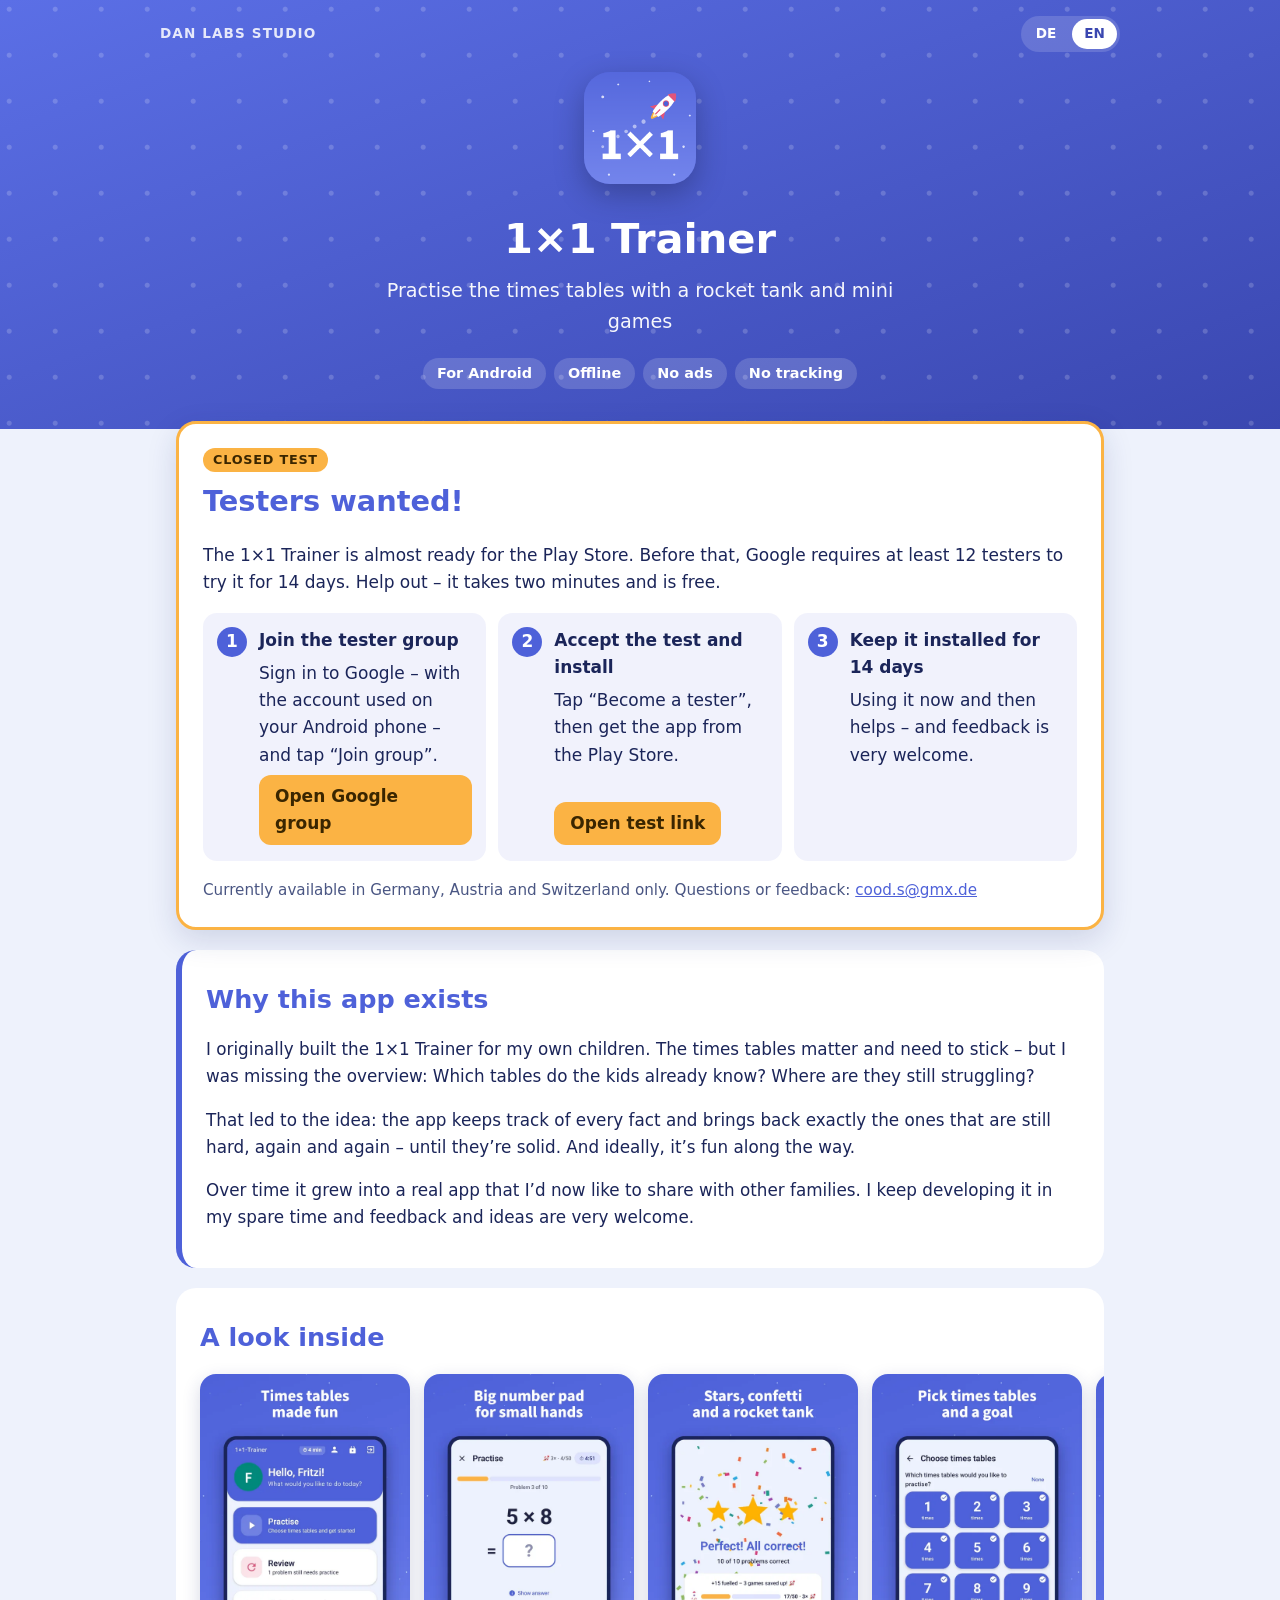
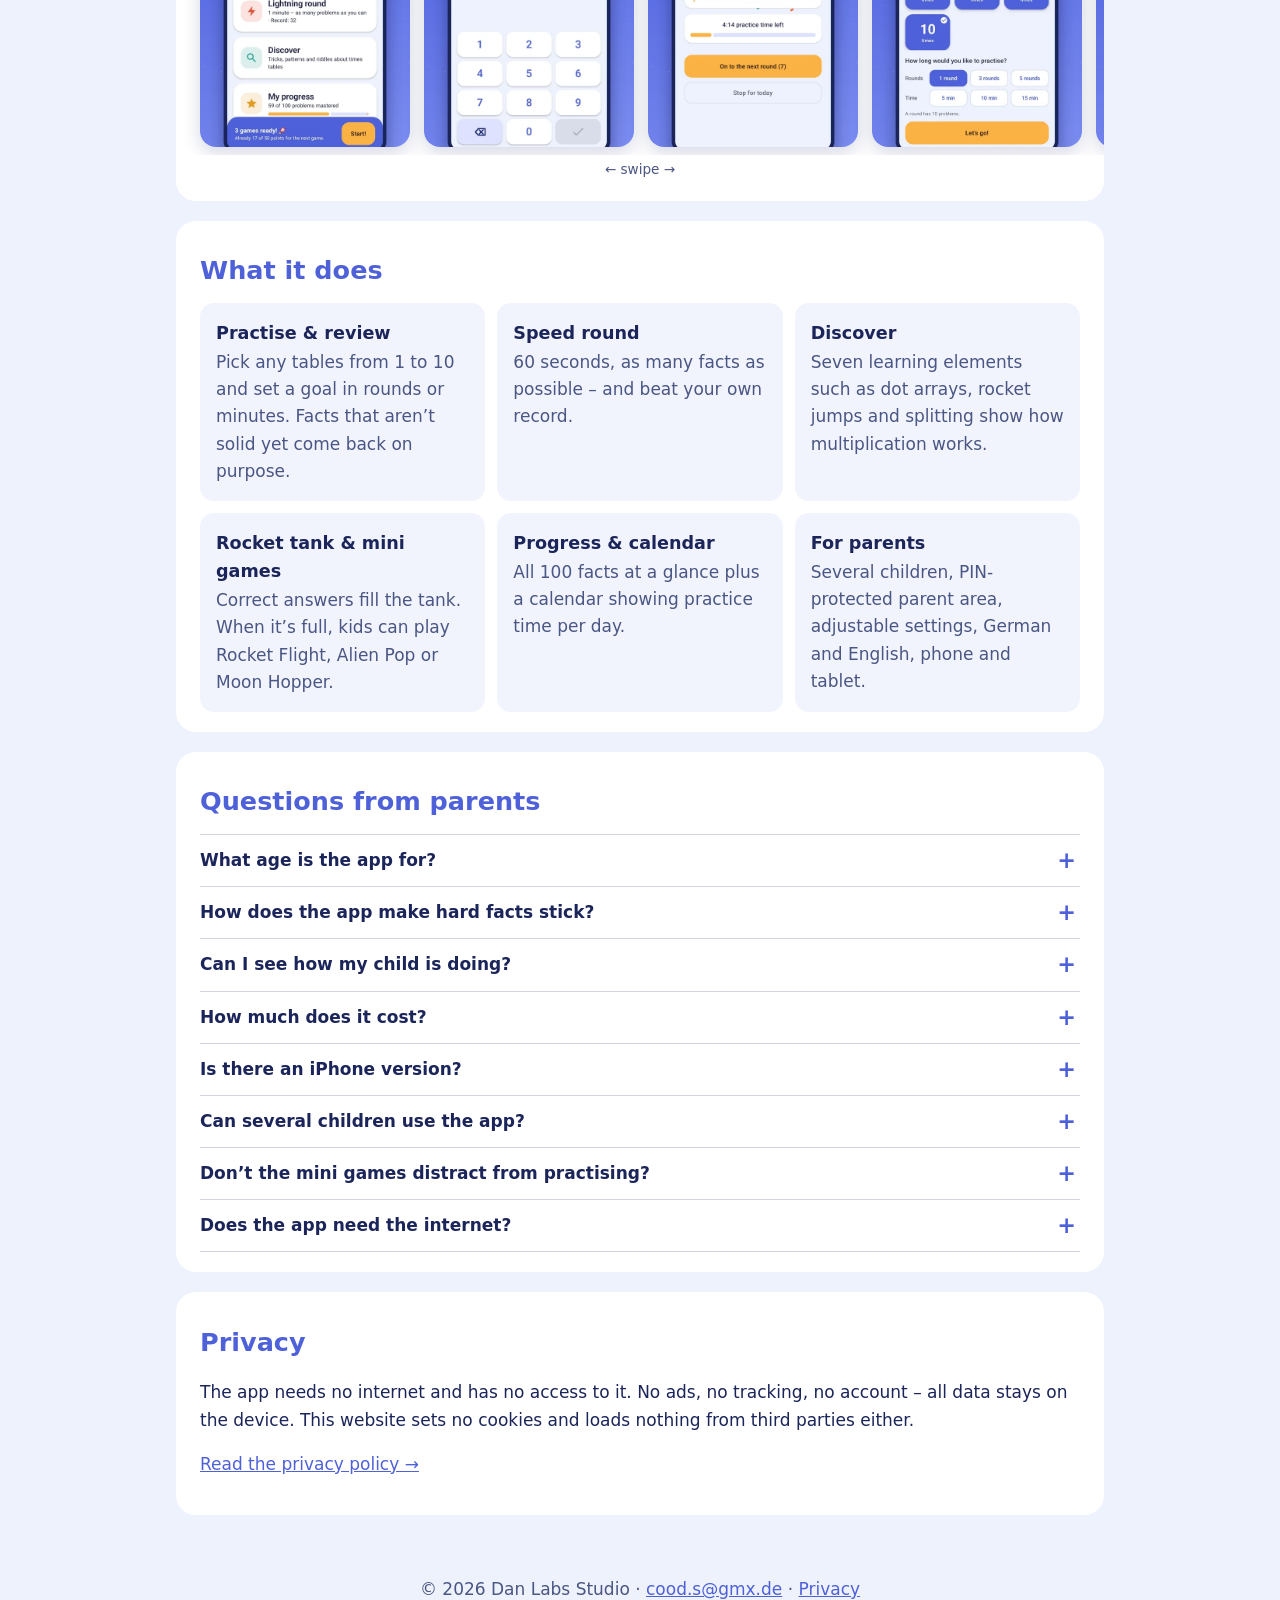
==== en/index.html @ d96dc864 "Startseite für Suchmaschinen: eigene englische Seite, Fragen von Eltern, strukturierte Daten, Sitema" ====
<!doctype html>
<html lang="en">
<head>
<meta charset="utf-8">
<meta name="viewport" content="width=device-width, initial-scale=1">
<title>1×1 Trainer – Practise the times tables | App for Android</title>
<meta name="description" content="1×1 Trainer: children practise the times tables up to 10 × 10. The app remembers hard facts and repeats them until they stick – with a rocket tank and mini games, offline and ad-free. For Android.">
<link rel="canonical" href="https://xxx8383.github.io/dan-labs-studio/en/">
<link rel="alternate" hreflang="de" href="https://xxx8383.github.io/dan-labs-studio/">
<link rel="alternate" hreflang="en" href="https://xxx8383.github.io/dan-labs-studio/en/">
<link rel="alternate" hreflang="x-default" href="https://xxx8383.github.io/dan-labs-studio/">
<meta property="og:type" content="website">
<meta property="og:url" content="https://xxx8383.github.io/dan-labs-studio/en/">
<meta property="og:title" content="1×1 Trainer – Practise the times tables">
<meta property="og:description" content="Practise the times tables with a rocket tank and mini games – hard facts come back until they stick. Offline, ad-free. For Android.">
<meta property="og:image" content="https://xxx8383.github.io/dan-labs-studio/bilder/app-symbol.png">
<meta property="og:locale" content="en_US">
<link rel="icon" href="../favicon.png" type="image/png">
<link rel="stylesheet" href="../stil.css">
<link rel="stylesheet" href="../start.css">
<script type="application/ld+json">
{
  "@context": "https://schema.org",
  "@type": "MobileApplication",
  "name": "1×1 Trainer",
  "alternateName": "1x1 Trainer",
  "operatingSystem": "Android 7.0+",
  "applicationCategory": "EducationalApplication",
  "inLanguage": [
    "de",
    "en"
  ],
  "description": "Learning app for the times tables: repeats hard facts until they stick, with learning activities, speed round, practice calendar and mini games. Offline, no ads, no tracking.",
  "image": "https://xxx8383.github.io/dan-labs-studio/bilder/app-symbol.png",
  "url": "https://xxx8383.github.io/dan-labs-studio/en/",
  "isAccessibleForFree": true,
  "audience": {
    "@type": "EducationalAudience",
    "educationalRole": "student"
  },
  "author": {
    "@type": "Organization",
    "name": "Dan Labs Studio",
    "email": "cood.s@gmx.de"
  }
}
</script>
</head>
<body>
<header class="held">
<div class="leiste">
<span class="marke">Dan Labs Studio</span>
<nav aria-label="Language" class="umschalter"><a href="../" hreflang="de" lang="de">DE</a><a aria-current="page" href="./" hreflang="en" lang="en">EN</a></nav>
</div>
<img alt="" class="symbol" height="112" src="../bilder/app-symbol.png" width="112"/>
<h1>1×1 Trainer</h1>
<p class="unterzeile">

<span>Practise the times tables with a rocket tank and mini games</span>
</p>
<ul class="plaketten">
<li><span>For Android</span></li>
<li><span>Offline</span></li>
<li><span>No ads</span></li>
<li><span>No tracking</span></li>
</ul>
</header>
<main>
<section class="tester" id="tester">
<p class="etikett"><span>Closed test</span></p>
<h2><span>Testers wanted!</span></h2>

<p>The 1×1 Trainer is almost ready for the Play Store. Before that, Google requires at least 12 testers to try it for 14 days. Help out – it takes two minutes and is free.</p>
<ol class="schritte">
<li>
<strong><span>Join the tester group</span></strong>

<span>Sign in to Google – with the account used on your Android phone – and tap “Join group”.</span>
<a class="knopf" href="https://groups.google.com/g/1x1-trainer-tester" rel="noopener"><span>Open Google group</span></a>
</li>
<li>
<strong><span>Accept the test and install</span></strong>

<span>Tap “Become a tester”, then get the app from the Play Store.</span>
<a class="knopf" href="https://play.google.com/apps/testing/de.dabe.einmaleinstrainer" rel="noopener"><span>Open test link</span></a>
</li>
<li>
<strong><span>Keep it installed for 14 days</span></strong>

<span>Using it now and then helps – and feedback is very welcome.</span>
</li>
</ol>
<p class="hinweis">

<span>Currently available in Germany, Austria and Switzerland only. Questions or feedback: <a href="mailto:cood.s@gmx.de">cood.s@gmx.de</a></span>
</p>
</section>
<section class="persoenlich">
<h2><span>Why this app exists</span></h2>

<p>I originally built the 1×1 Trainer for my own children. The times tables matter and need to stick – but I was missing the overview: Which tables do the kids already know? Where are they still struggling?</p>

<p>That led to the idea: the app keeps track of every fact and brings back exactly the ones that are still hard, again and again – until they’re solid. And ideally, it’s fun along the way.</p>

<p>Over time it grew into a real app that I’d now like to share with other families. I keep developing it in my spare time and feedback and ideas are very welcome.</p>
</section>
<section aria-label="Screenshots" class="bilder">
<h2><span>A look inside</span></h2>

<div class="streifen">
<img alt="Home screen: practise the times tables" height="960" src="../bilder/en/01-start.webp" width="540"/>
<img alt="Practice: large number pad for small hands" height="960" loading="lazy" src="../bilder/en/02-ueben.webp" width="540"/>
<img alt="Result: stars, confetti and rocket tank" height="960" loading="lazy" src="../bilder/en/03-perfekt.webp" width="540"/>
<img alt="Choose times tables and a practice goal" height="960" loading="lazy" src="../bilder/en/04-malfolgen.webp" width="540"/>
<img alt="Discover: understand instead of memorising" height="960" loading="lazy" src="../bilder/en/05-entdecken.webp" width="540"/>
<img alt="Progress: all 100 facts at a glance" height="960" loading="lazy" src="../bilder/en/06-fortschritt.webp" width="540"/>
<img alt="Speed round: 60 seconds" height="960" loading="lazy" src="../bilder/en/07-blitzrunde.webp" width="540"/>
<img alt="Practice calendar for every day" height="960" loading="lazy" src="../bilder/en/08-kalender.webp" width="540"/>
</div>
<p class="wischen"><span>← swipe →</span></p>
</section>
<section>
<h2><span>What it does</span></h2>
<div class="raster">
<div class="merkmal">
<h3><span>Practise &amp; review</span></h3>

<p>Pick any tables from 1 to 10 and set a goal in rounds or minutes. Facts that aren’t solid yet come back on purpose.</p>
</div>
<div class="merkmal">
<h3><span>Speed round</span></h3>

<p>60 seconds, as many facts as possible – and beat your own record.</p>
</div>
<div class="merkmal">
<h3><span>Discover</span></h3>

<p>Seven learning elements such as dot arrays, rocket jumps and splitting show how multiplication works.</p>
</div>
<div class="merkmal">
<h3><span>Rocket tank &amp; mini games</span></h3>

<p>Correct answers fill the tank. When it’s full, kids can play Rocket Flight, Alien Pop or Moon Hopper.</p>
</div>
<div class="merkmal">
<h3><span>Progress &amp; calendar</span></h3>

<p>All 100 facts at a glance plus a calendar showing practice time per day.</p>
</div>
<div class="merkmal">
<h3><span>For parents</span></h3>

<p>Several children, PIN-protected parent area, adjustable settings, German and English, phone and tablet.</p>
</div>
</div>
</section>
<section class="fragen" id="fragen">
<h2><span>Questions from parents</span></h2>
<details>
<summary><span>What age is the app for?</span></summary>

<p>For children who are learning or consolidating the times tables up to 10 × 10 – usually aged 7 to 10. Older kids who still struggle with some tables benefit too.</p>
</details>
<details>
<summary><span>How does the app make hard facts stick?</span></summary>

<p>For each of the 100 facts the app remembers the last five attempts. Facts that aren’t solid yet go into “Review” and keep coming back until they stick. A wrong answer reappears just a few questions later. 3 × 7 and 7 × 3 are counted separately. Parents decide how strict the app should be.</p>
</details>
<details>
<summary><span>Can I see how my child is doing?</span></summary>

<p>Yes. “My progress” shows all 100 facts in colour: solid, almost solid or still practising. There is also a calendar with practice time per day. The parent area has the calendar for every child.</p>
</details>
<details>
<summary><span>How much does it cost?</span></summary>

<p>During testing the app is free, with no ads and no purchases. Later a free basic version is planned, plus a one-time purchase for the full range – no subscription, no ads. Anyone who installs it before then keeps everything.</p>
</details>
<details>
<summary><span>Is there an iPhone version?</span></summary>

<p>No, currently Android only (Android 7 or later), on phones and tablets, in portrait and landscape.</p>
</details>
<details>
<summary><span>Can several children use the app?</span></summary>

<p>Yes. Each child has their own profile and progress, with an optional photo. No account or email address is needed.</p>
</details>
<details>
<summary><span>Don’t the mini games distract from practising?</span></summary>

<p>A mini game is only unlocked once correct answers have filled the rocket tank – roughly every four to five rounds. A game lasts less than a minute. Parents can switch mini games off completely in the parent area.</p>
</details>
<details>
<summary><span>Does the app need the internet?</span></summary>

<p>No. The app has no internet access at all. All data stays on the device; there is no tracking and no advertising.</p>
</details>
</section>
<section class="schutz">
<h2><span>Privacy</span></h2>

<p>The app needs no internet and has no access to it. No ads, no tracking, no account – all data stays on the device. This website sets no cookies and loads nothing from third parties either.</p>
<p><a href="../einmaleins/"><span>Read the privacy policy →</span></a></p>
</section>
</main>
<footer>
<p>© 2026 Dan Labs Studio · <a href="mailto:cood.s@gmx.de">cood.s@gmx.de</a> · <a href="../einmaleins/"><span>Privacy</span></a></p>
</footer>

</body>
</html>
---- stil.css ----
:root {
  --hintergrund: #EEF2FC;
  --karte: #FFFFFF;
  --text: #1B2559;
  --leise: #4A5683;
  --primaer: #4E61D9;
  --akzent: #FBB344;
  color-scheme: light dark;
}
@media (prefers-color-scheme: dark) {
  :root {
    --hintergrund: #10142B;
    --karte: #1B2140;
    --text: #E6E9FA;
    --leise: #A9B1D6;
    --primaer: #A8B4FF;
  }
}
* { box-sizing: border-box; }
body {
  margin: 0;
  background: var(--hintergrund);
  color: var(--text);
  font: 17px/1.6 system-ui, -apple-system, "Segoe UI", Roboto, sans-serif;
}
header {
  background: linear-gradient(135deg, #4E61D9, #3A47B0);
  color: #fff;
  padding: 40px 16px 32px;
  text-align: center;
}
header h1 { margin: 4px 0 8px; font-size: 2.2rem; }
.marke { margin: 0; opacity: .85; letter-spacing: .08em; text-transform: uppercase; font-size: .85rem; }
.sprachen a { color: #fff; font-weight: 600; }
main { max-width: 760px; margin: 0 auto; padding: 16px; }
section {
  background: var(--karte);
  border-radius: 20px;
  padding: 8px 24px 20px;
  margin: 20px 0;
}
h2 { color: var(--primaer); margin-bottom: 0; }
h3 { margin: 28px 0 4px; font-size: 1.1rem; }
.stand { color: var(--leise); margin-top: 4px; }
.kurz {
  border-left: 5px solid var(--akzent);
  background: color-mix(in srgb, var(--akzent) 14%, transparent);
  padding: 12px 16px;
  border-radius: 10px;
}
a { color: var(--primaer); }
ul { padding-left: 1.3em; }
footer { text-align: center; padding: 8px 16px 40px; color: var(--leise); }
.app { display: block; text-decoration: none; color: inherit; }
.app strong { color: var(--primaer); font-size: 1.2rem; }
@media (max-width: 480px) {
  section { padding: 4px 16px 16px; }
  header h1 { font-size: 1.8rem; }
}
---- start.css ----
/* Startseite – ergänzt stil.css (die Datenschutzseite nutzt nur stil.css). */

/* Kopfbereich */
.held {
  padding: 16px 16px 40px;
  background:
    radial-gradient(circle at 20% 20%, rgba(255,255,255,.18) 0 2px, transparent 3px) 0 0 / 46px 46px,
    linear-gradient(160deg, #5B6FE6, #3A47B0);
}
.leiste {
  max-width: 960px; margin: 0 auto 20px;
  display: flex; justify-content: space-between; align-items: center;
}
.leiste .marke { font-weight: 600; }
.umschalter { display: flex; gap: 4px; background: rgba(255,255,255,.15); border-radius: 999px; padding: 3px; }
.symbol {
  width: 112px; height: 112px; border-radius: 26px;
  box-shadow: 0 10px 30px rgba(0,0,0,.25);
}
.held h1 { font-size: 2.6rem; margin: 14px 0 4px; }
.unterzeile { font-size: 1.2rem; margin: 0 auto; max-width: 30em; opacity: .95; }
.plaketten { list-style: none; padding: 0; margin: 20px 0 0; display: flex; flex-wrap: wrap; justify-content: center; gap: 8px; }
.plaketten li { background: rgba(255,255,255,.16); border-radius: 999px; padding: 4px 14px; font-size: .9rem; font-weight: 600; }

main { max-width: 960px; }

/* Tester gesucht */
.tester {
  margin-top: -24px; position: relative;
  border: 3px solid var(--akzent);
  box-shadow: 0 10px 30px rgba(30,40,110,.15);
}
.etikett {
  display: inline-block; margin: 16px 0 0;
  background: var(--akzent); color: #3a2600; font-weight: 700; font-size: .8rem;
  letter-spacing: .06em; text-transform: uppercase; padding: 2px 10px; border-radius: 999px;
}
.tester h2 { font-size: 1.8rem; margin-top: 6px; }
.schritte { list-style: none; counter-reset: s; padding: 0; display: grid; gap: 12px; grid-template-columns: repeat(auto-fit, minmax(240px, 1fr)); }
.schritte li {
  counter-increment: s; position: relative;
  background: color-mix(in srgb, var(--primaer) 8%, transparent);
  border-radius: 14px; padding: 14px 14px 16px 56px;
  display: flex; flex-direction: column; gap: 6px; align-items: flex-start;
}
.schritte li::before {
  content: counter(s); position: absolute; left: 14px; top: 14px;
  width: 30px; height: 30px; border-radius: 50%;
  background: var(--primaer); color: var(--karte); font-weight: 700;
  display: grid; place-items: center;
}
.knopf {
  margin-top: auto; display: inline-block;
  background: var(--akzent); color: #3a2600; font-weight: 700; text-decoration: none;
  padding: 8px 16px; border-radius: 12px;
}
.knopf:hover { filter: brightness(1.05); }
.hinweis { color: var(--leise); font-size: .95rem; margin-bottom: 4px; }

.persoenlich { border-left: 6px solid var(--primaer); }
.persoenlich p { font-size: 1.05rem; }

/* Screenshots */
.bilder { padding-right: 0; padding-left: 0; overflow: hidden; }
.bilder h2 { padding: 0 24px; }
.streifen {
  display: flex; gap: 14px; overflow-x: auto; scroll-snap-type: x mandatory;
  padding: 16px 24px 8px; scrollbar-width: thin;
}
.streifen img {
  flex: 0 0 auto; width: 210px; height: auto; border-radius: 16px;
  scroll-snap-align: center; box-shadow: 0 6px 18px rgba(30,40,110,.18);
}
.wischen { text-align: center; color: var(--leise); font-size: .85rem; margin: 4px 0 0; }

/* Funktionen */
.raster { display: grid; gap: 12px; grid-template-columns: repeat(auto-fit, minmax(250px, 1fr)); margin-top: 12px; }
.merkmal { background: color-mix(in srgb, var(--primaer) 7%, transparent); border-radius: 14px; padding: 4px 16px 8px; }
.merkmal h3 { margin: 12px 0 2px; }
.merkmal p { margin: 0 0 8px; color: var(--leise); }

footer .klein { font-size: .8rem; }

@media (max-width: 480px) {
  .held h1 { font-size: 2.1rem; }
  .streifen { padding: 12px 16px 8px; }
  .streifen img { width: 62vw; }
  .bilder h2 { padding: 0 16px; }
  .schritte li { padding-left: 52px; }
}

/* Fragen von Eltern */
.fragen details { border-top: 1px solid color-mix(in srgb, var(--leise) 25%, transparent); }
.fragen details:last-child { border-bottom: 1px solid color-mix(in srgb, var(--leise) 25%, transparent); }
.fragen summary {
  cursor: pointer; font-weight: 600; padding: 12px 28px 12px 0; list-style: none; position: relative;
}
.fragen summary::-webkit-details-marker { display: none; }
.fragen summary::after {
  content: "+"; position: absolute; right: 4px; top: 8px; font-size: 1.4rem; color: var(--primaer);
}
.fragen details[open] summary::after { content: "–"; }
.fragen details p { margin: 0 0 14px; color: var(--leise); }
.fragen h2 { margin-bottom: 12px; }

/* Sprachwahl als Links */
.umschalter a { color: #fff; text-decoration: none; font-size: .85rem; font-weight: 700; padding: 4px 12px; border-radius: 999px; }
.umschalter a[aria-current="page"] { background: #fff; color: #3A47B0; }
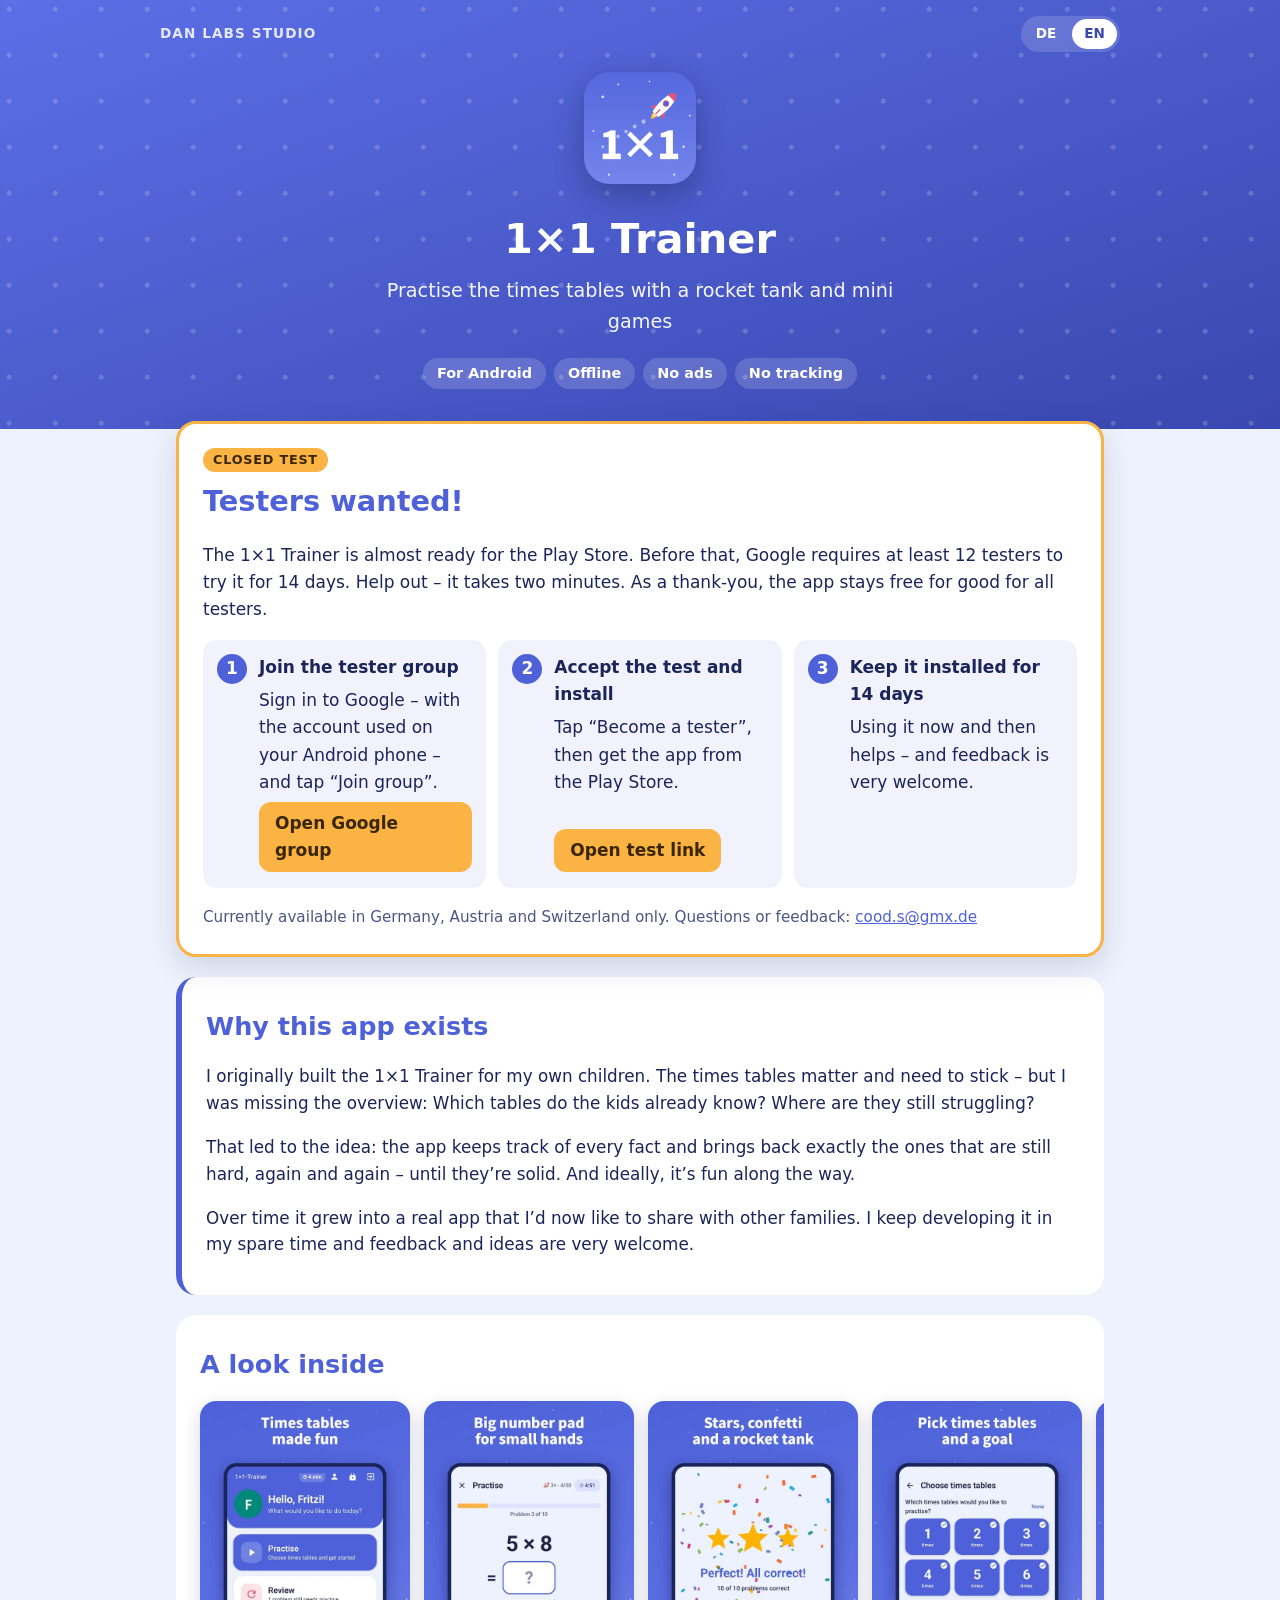
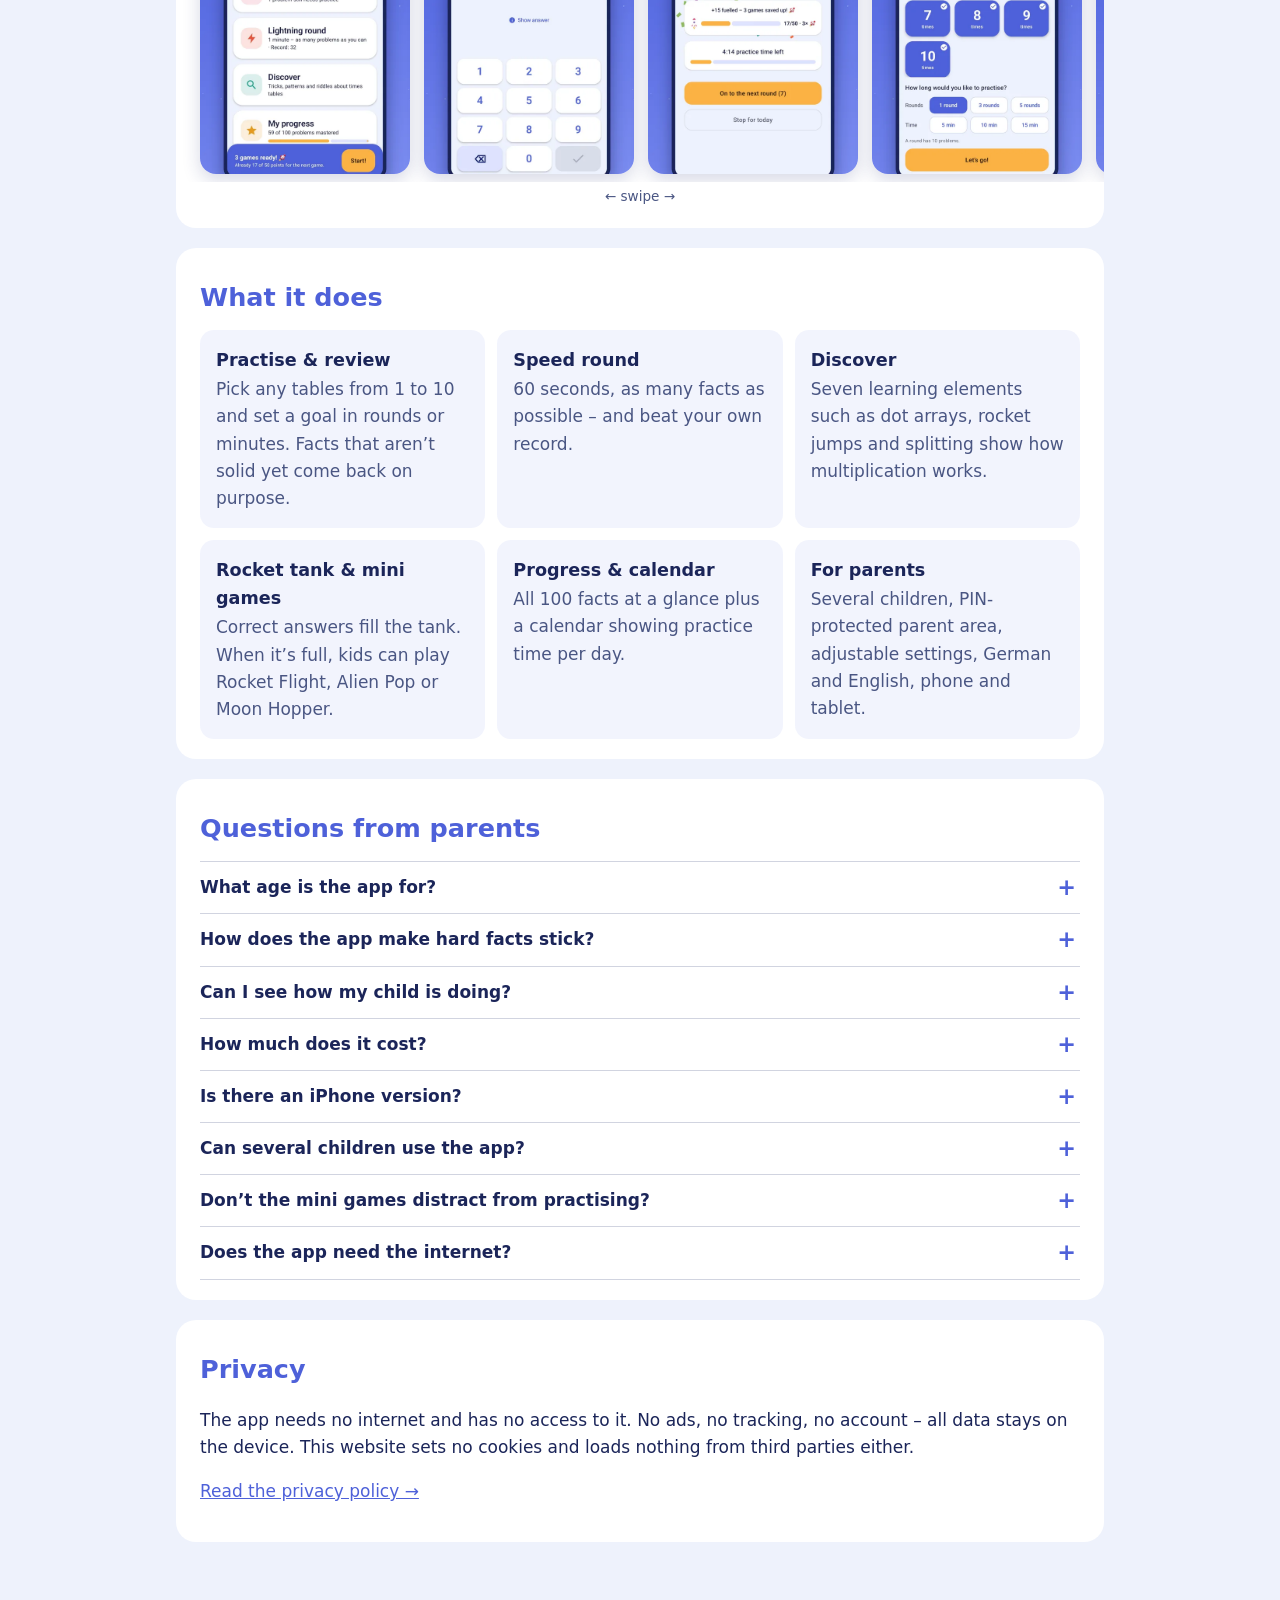
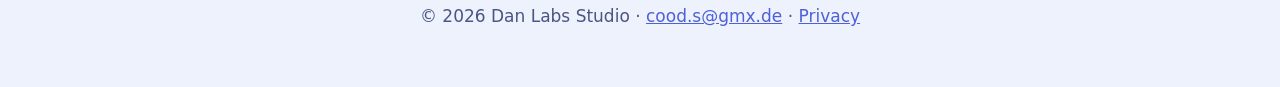
==== commit 6a97a66f: "Startseite: Vollversion nicht ankündigen, Tester bleiben dauerhaft kostenlos Co-Authored-By: Claude " ====
--- a/en/index.html
+++ b/en/index.html
@@ -70,7 +70,7 @@
 <p class="etikett"><span>Closed test</span></p>
 <h2><span>Testers wanted!</span></h2>
 
-<p>The 1×1 Trainer is almost ready for the Play Store. Before that, Google requires at least 12 testers to try it for 14 days. Help out – it takes two minutes and is free.</p>
+<p>The 1×1 Trainer is almost ready for the Play Store. Before that, Google requires at least 12 testers to try it for 14 days. Help out – it takes two minutes. As a thank-you, the app stays free for good for all testers.</p>
 <ol class="schritte">
 <li>
 <strong><span>Join the tester group</span></strong>
@@ -174,7 +174,7 @@
 <details>
 <summary><span>How much does it cost?</span></summary>
 
-<p>During testing the app is free, with no ads and no purchases. Later a free basic version is planned, plus a one-time purchase for the full range – no subscription, no ads. Anyone who installs it before then keeps everything.</p>
+<p>The app is currently free, with no ads and no purchases. For everyone who joins the test now, it stays free for good.</p>
 </details>
 <details>
 <summary><span>Is there an iPhone version?</span></summary>
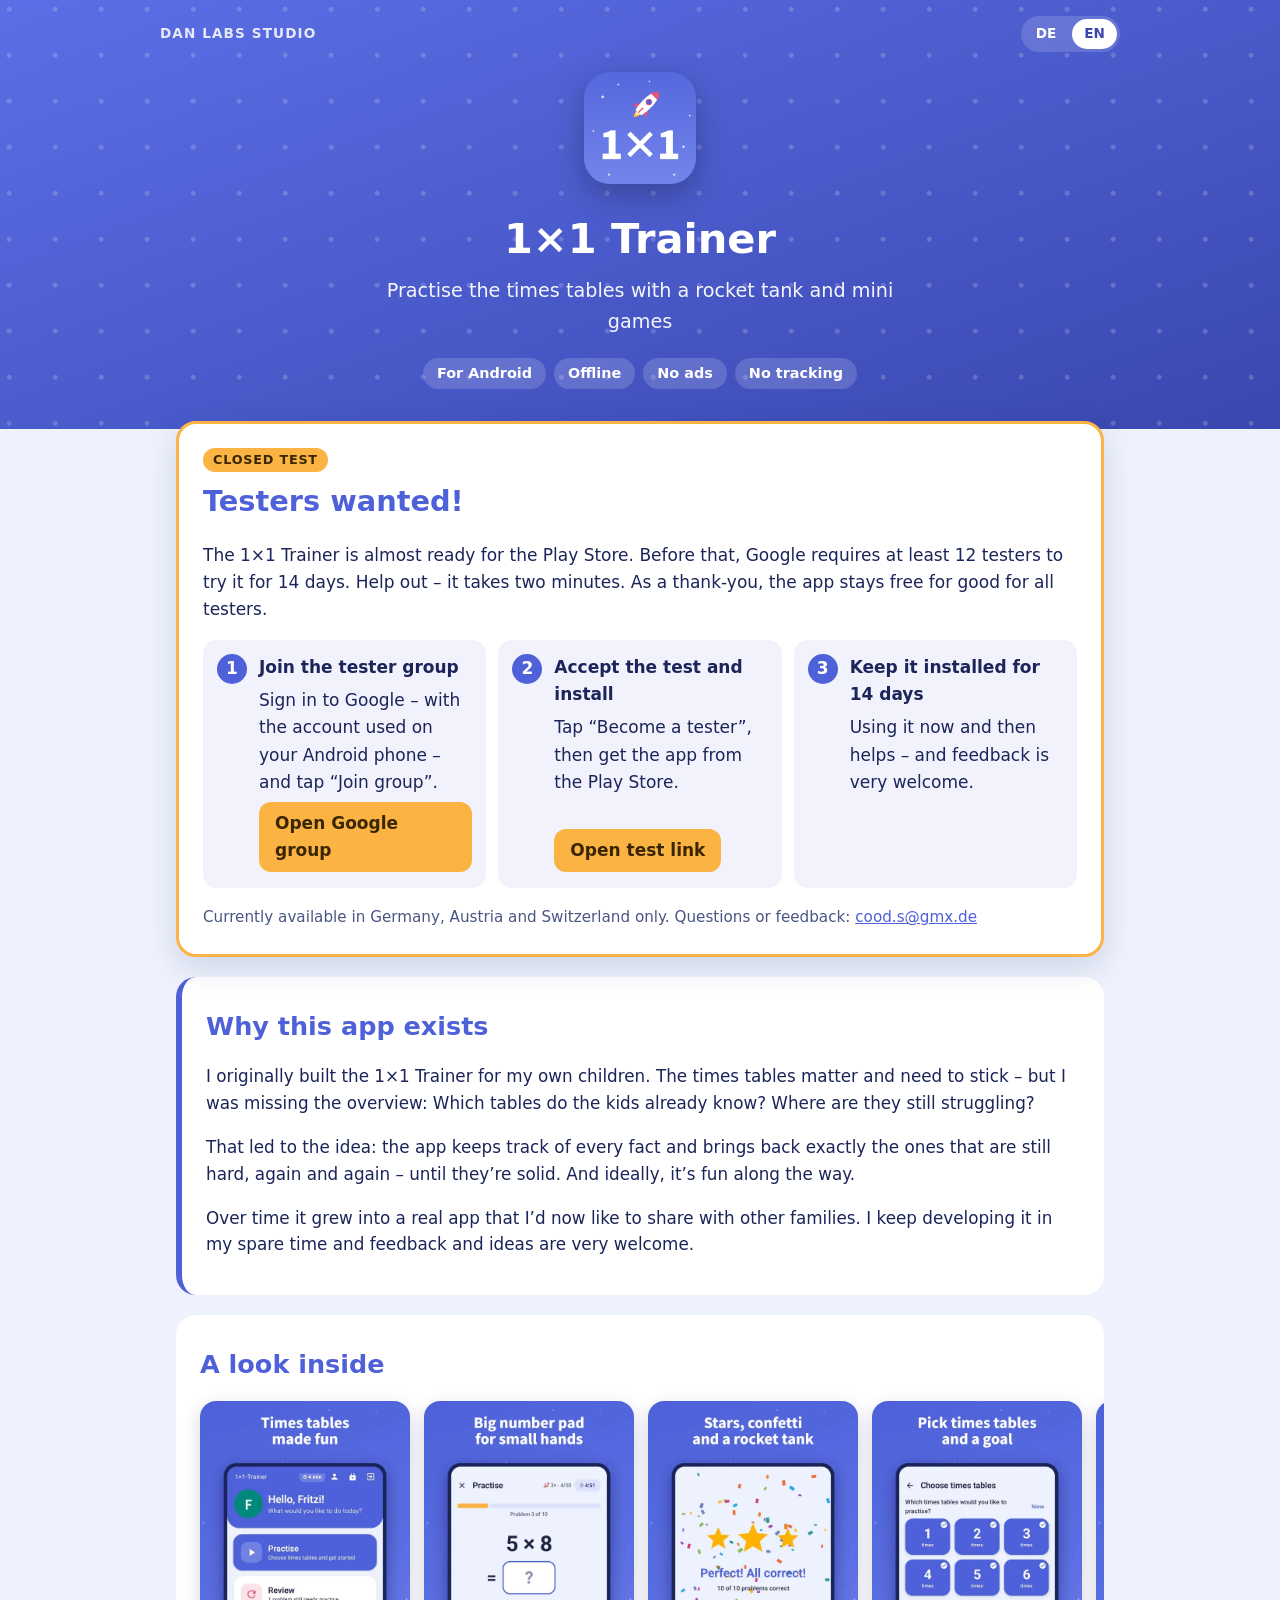
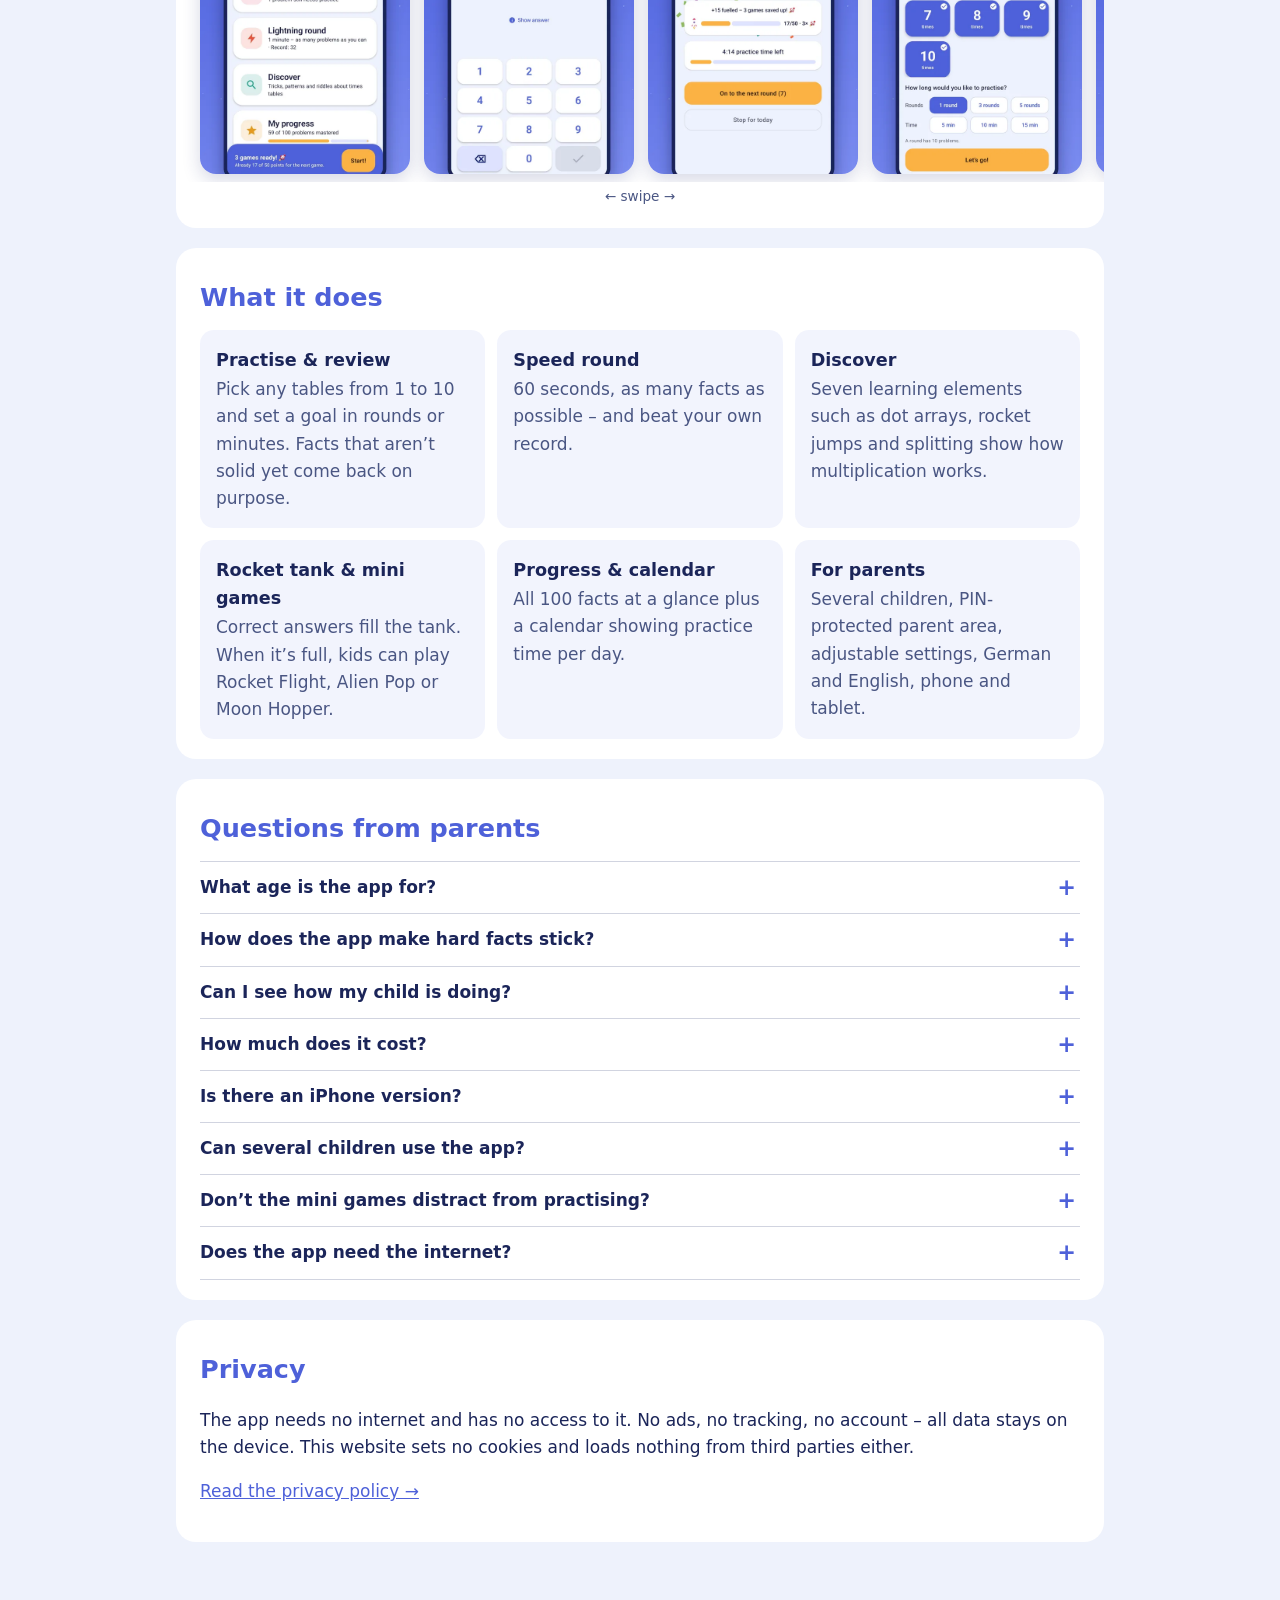
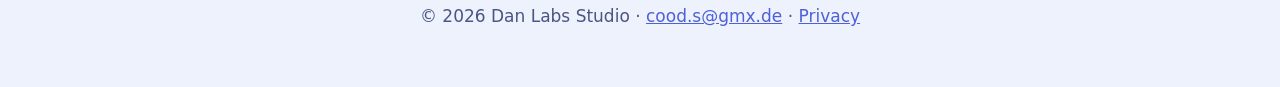
==== commit f1c55e17: "Neues App-Symbol (Variante C2) und Favicon Ohne Kondensstreifen, Rakete näher zur Mitte – wie in der" ====
--- a/en/index.html
+++ b/en/index.html
@@ -13,9 +13,9 @@
 <meta property="og:url" content="https://xxx8383.github.io/dan-labs-studio/en/">
 <meta property="og:title" content="1×1 Trainer – Practise the times tables">
 <meta property="og:description" content="Practise the times tables with a rocket tank and mini games – hard facts come back until they stick. Offline, ad-free. For Android.">
-<meta property="og:image" content="https://xxx8383.github.io/dan-labs-studio/bilder/app-symbol.png">
+<meta property="og:image" content="https://xxx8383.github.io/dan-labs-studio/bilder/app-symbol.png?v=2">
 <meta property="og:locale" content="en_US">
-<link rel="icon" href="../favicon.png" type="image/png">
+<link rel="icon" href="../favicon.png?v=2" type="image/png">
 <link rel="stylesheet" href="../stil.css">
 <link rel="stylesheet" href="../start.css">
 <script type="application/ld+json">
@@ -31,7 +31,7 @@
     "en"
   ],
   "description": "Learning app for the times tables: repeats hard facts until they stick, with learning activities, speed round, practice calendar and mini games. Offline, no ads, no tracking.",
-  "image": "https://xxx8383.github.io/dan-labs-studio/bilder/app-symbol.png",
+  "image": "https://xxx8383.github.io/dan-labs-studio/bilder/app-symbol.png?v=2",
   "url": "https://xxx8383.github.io/dan-labs-studio/en/",
   "isAccessibleForFree": true,
   "audience": {
@@ -52,7 +52,7 @@
 <span class="marke">Dan Labs Studio</span>
 <nav aria-label="Language" class="umschalter"><a href="../" hreflang="de" lang="de">DE</a><a aria-current="page" href="./" hreflang="en" lang="en">EN</a></nav>
 </div>
-<img alt="" class="symbol" height="112" src="../bilder/app-symbol.png" width="112"/>
+<img alt="" class="symbol" height="112" src="../bilder/app-symbol.png?v=2" width="112"/>
 <h1>1×1 Trainer</h1>
 <p class="unterzeile">
 
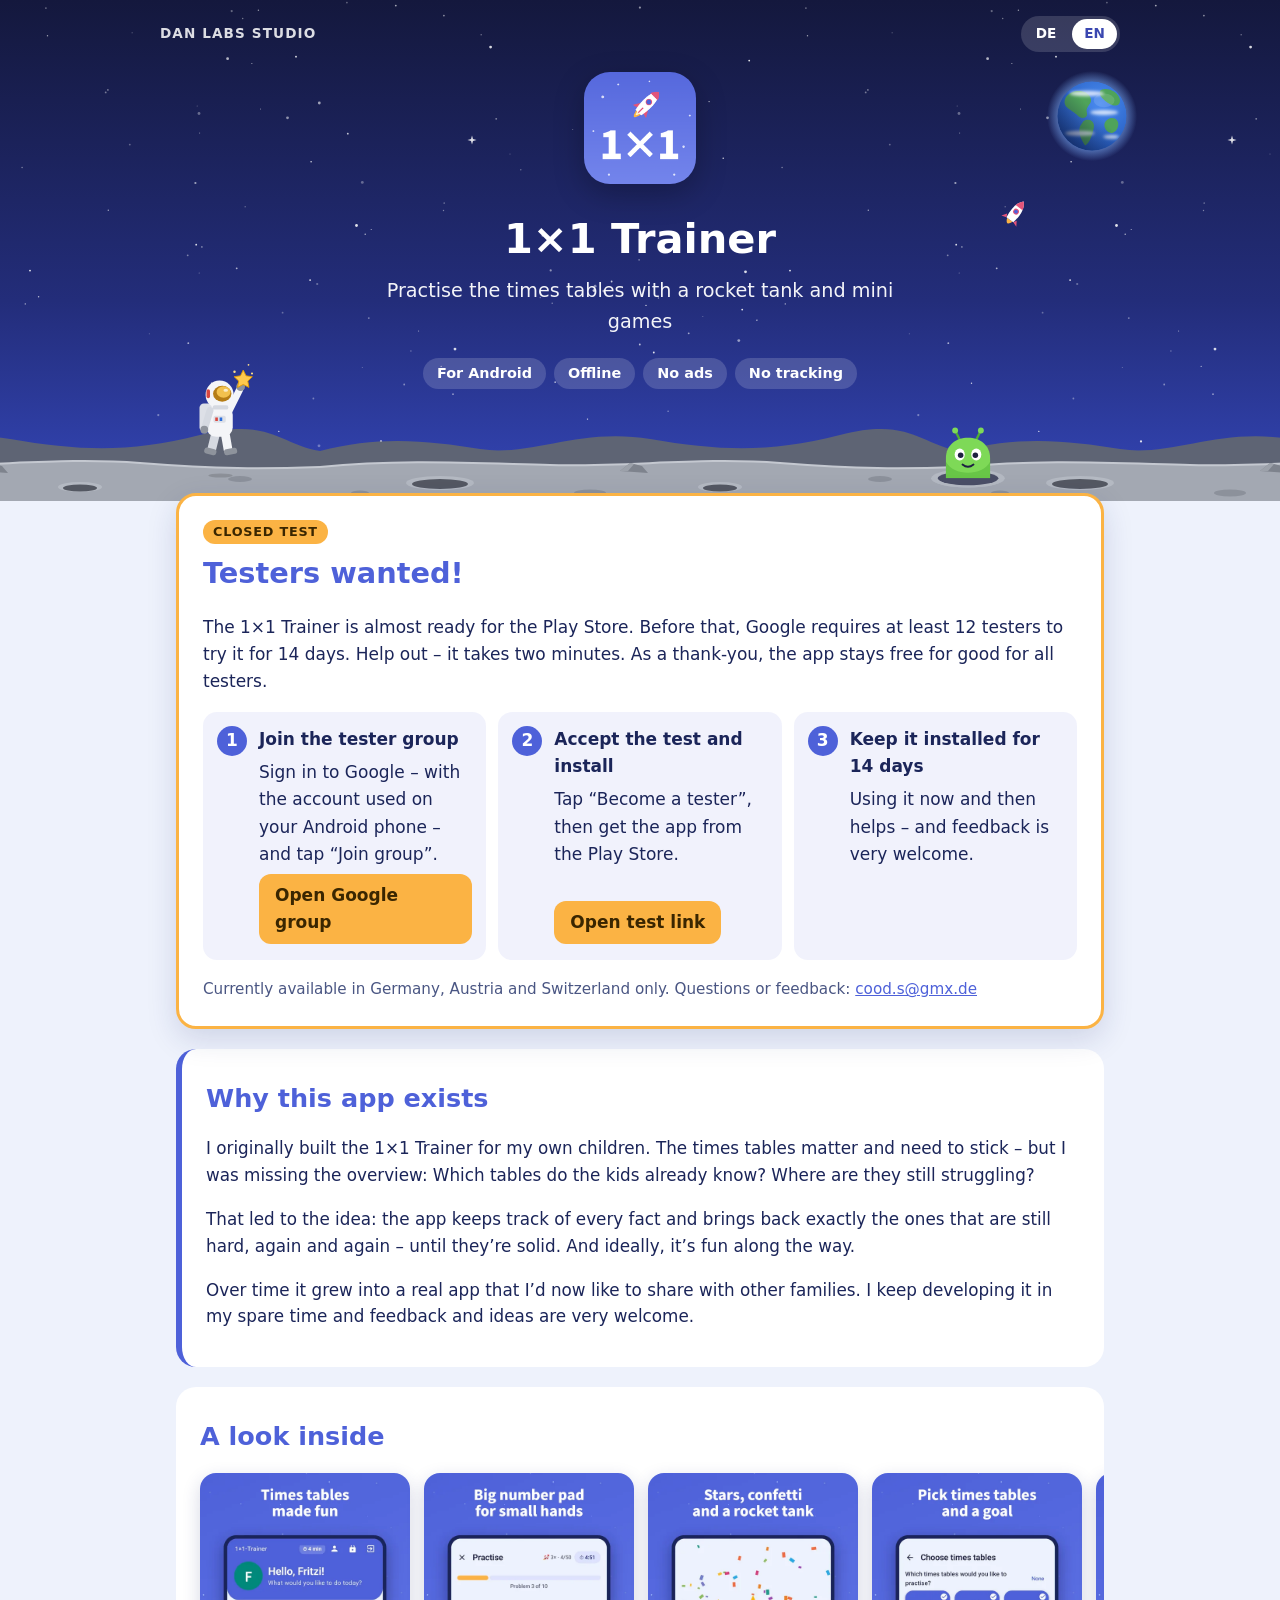
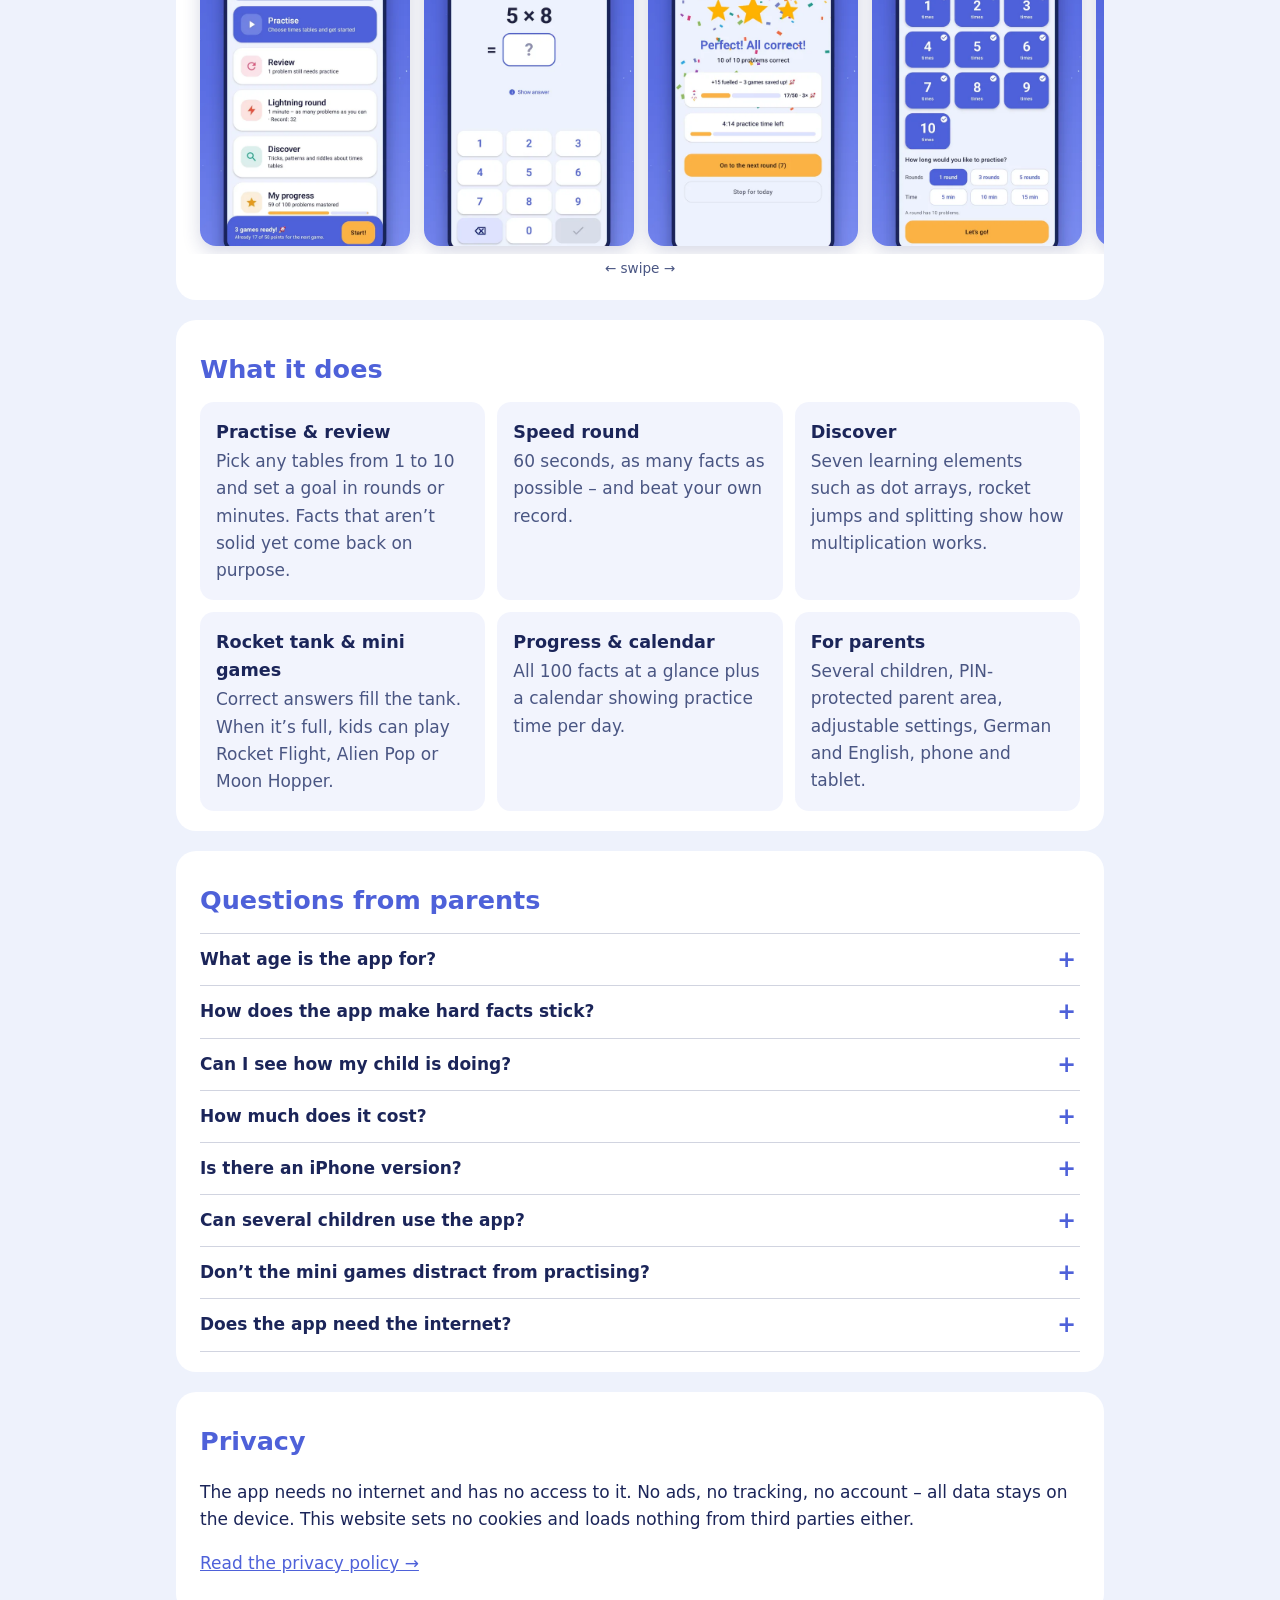
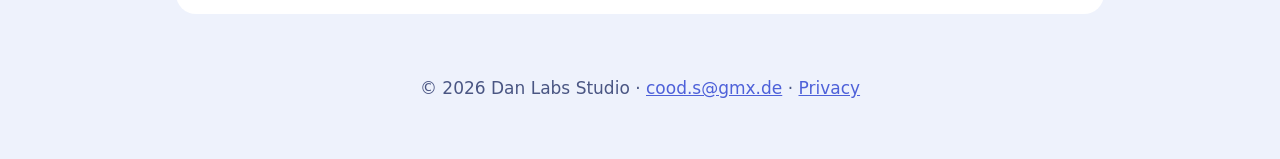
==== commit 15647a0e: "Kopfbereich im Weltraum-Stil wie im Mondhüpfer Sternenhimmel, Erde, Mondboden mit Kratern, ein Astro" ====
--- a/en/index.html
+++ b/en/index.html
@@ -48,6 +48,12 @@
 </head>
 <body>
 <header class="held">
+<div aria-hidden="true" class="weltraum">
+<img alt="" class="erde" src="../bilder/weltraum/erde.svg"/>
+<img alt="" class="rakete" src="../bilder/weltraum/rakete.svg"/>
+<img alt="" class="astronaut" src="../bilder/weltraum/astronaut.svg"/>
+<img alt="" class="alien" src="../bilder/weltraum/alien.svg"/>
+</div>
 <div class="leiste">
 <span class="marke">Dan Labs Studio</span>
 <nav aria-label="Language" class="umschalter"><a href="../" hreflang="de" lang="de">DE</a><a aria-current="page" href="./" hreflang="en" lang="en">EN</a></nav>
--- a/start.css
+++ b/start.css
@@ -2,10 +2,30 @@
 
 /* Kopfbereich */
 .held {
-  padding: 16px 16px 40px;
+  /* Weltraum wie im Minispiel „Mondhüpfer“: Sternenhimmel und Mondboden als Hintergrund,
+     Erde, Rakete, Astronaut und Alien als Bilder in .weltraum (bilder/weltraum/) */
+  position: relative;
+  overflow: hidden;
+  padding: 16px 16px 112px;
   background:
-    radial-gradient(circle at 20% 20%, rgba(255,255,255,.18) 0 2px, transparent 3px) 0 0 / 46px 46px,
-    linear-gradient(160deg, #5B6FE6, #3A47B0);
+    url(bilder/weltraum/mond.svg) center bottom / auto 96px repeat-x,
+    url(bilder/weltraum/sterne.svg) center top / 760px auto repeat,
+    linear-gradient(180deg, #14183D 0%, #232D7A 60%, #3446B8 100%);
+}
+.held > :not(.weltraum) { position: relative; } /* Inhalt liegt über den Bildern */
+.weltraum { position: absolute; inset: 0; max-width: 1040px; margin: 0 auto; pointer-events: none; }
+.weltraum img { position: absolute; display: block; }
+.erde { right: 16px; top: 64px; width: 104px; }
+/* Rakete auf dem Weg zur Erde, rechts neben dem Text */
+.rakete { right: 128px; top: 196px; width: 34px; transform: rotate(-8deg); }
+.astronaut { left: 6%; bottom: 22px; width: 84px; }
+.alien { right: 14%; bottom: 8px; width: 92px; }
+@media (max-width: 560px) {
+  .held { background-size: auto 80px, 760px auto, auto; padding-bottom: 104px; }
+  .erde { right: 12px; top: 58px; width: 64px; }
+  .rakete { right: 22px; top: 150px; width: 22px; }
+  .astronaut { left: 10px; bottom: 16px; width: 60px; }
+  .alien { right: 12px; bottom: 6px; width: 70px; }
 }
 .leiste {
   max-width: 960px; margin: 0 auto 20px;
